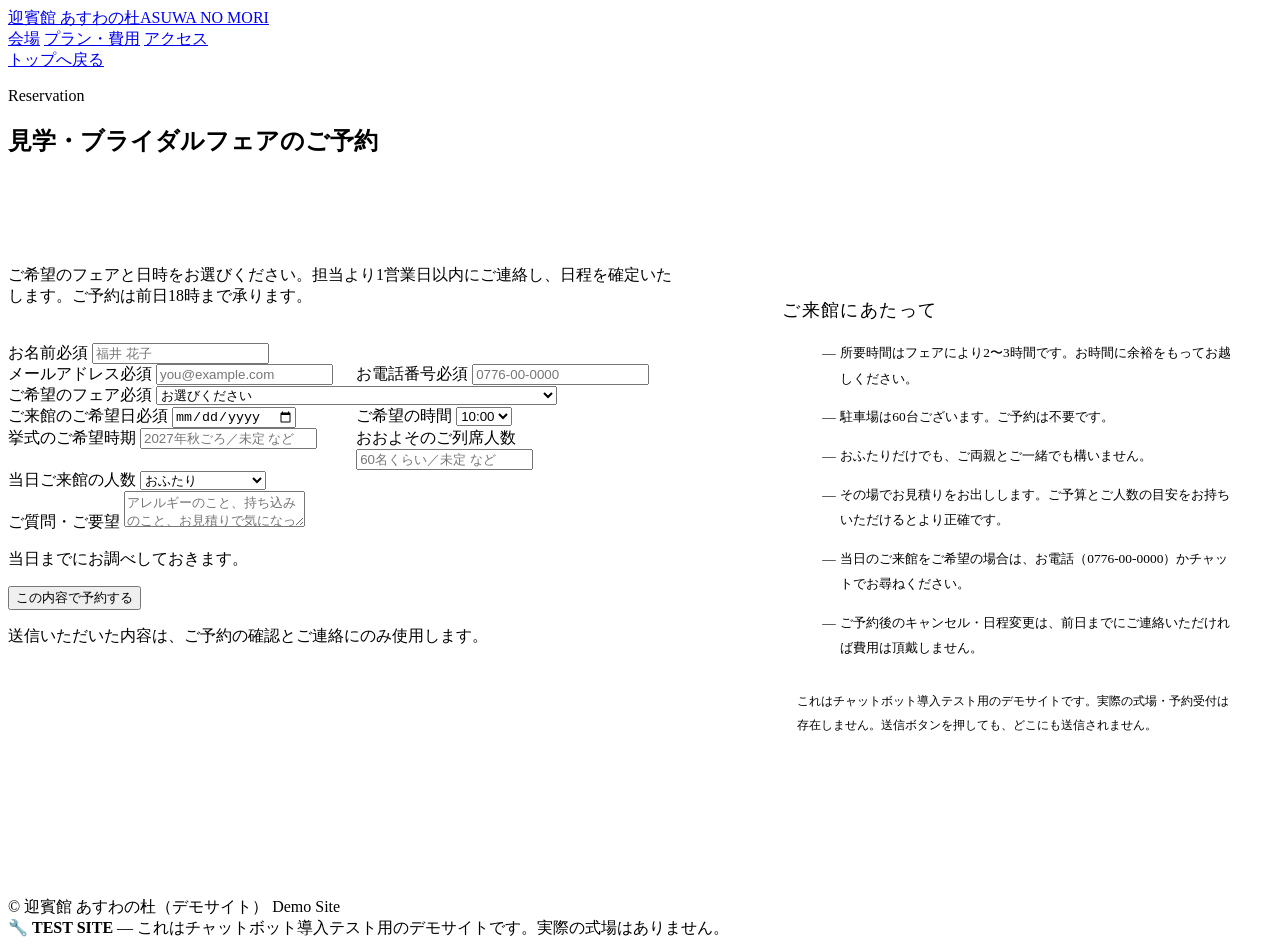
==== fair.html @ f66744ff "add fair.html" ====
<!DOCTYPE html>
<html lang="ja">
<head>
<meta charset="UTF-8">
<meta name="viewport" content="width=device-width, initial-scale=1.0">
<title>見学・ブライダルフェアのご予約 | 迎賓館 あすわの杜</title>
<meta name="robots" content="noindex">
<link rel="stylesheet" href="style.css">
<style>
  .resv{padding:clamp(40px,6vw,72px) 0 clamp(70px,9vw,120px)}
  .resv__grid{display:grid;grid-template-columns:1.3fr 1fr;gap:clamp(32px,5vw,72px);align-items:start}
  .field--row{display:grid;grid-template-columns:1fr 1fr;gap:18px}
  .aside{background:#fff;border:1px solid var(--line);padding:32px 32px}
  .aside h3{font-family:var(--serif);font-weight:500;font-size:1.1rem;letter-spacing:.08em;margin-bottom:18px}
  .aside ul{list-style:none;display:grid;gap:13px;font-size:.84rem;color:var(--ink-soft)}
  .aside li{padding-left:18px;position:relative;line-height:1.9}
  .aside li::before{content:"—";position:absolute;left:0;color:var(--brass)}
  .demo-notice{margin-top:28px;font-size:.78rem;color:var(--ink-faint);border-left:2px solid var(--brass);padding-left:15px;line-height:1.95}
  @media (max-width:900px){.resv__grid{grid-template-columns:1fr}.field--row{grid-template-columns:1fr}}
</style>
</head>
<body>

<header class="nav is-scrolled" id="nav">
  <div class="wrap nav__inner">
    <a class="brand" href="index.html">迎賓館 あすわの杜<span>ASUWA NO MORI</span></a>
    <nav class="nav__links">
      <a href="index.html#hall">会場</a>
      <a href="index.html#plan">プラン・費用</a>
      <a href="index.html#access">アクセス</a>
    </nav>
    <a class="btn btn--ghost nav__cta" href="index.html">トップへ戻る</a>
  </div>
</header>

<section class="page-head">
  <div class="wrap">
    <p class="eyebrow">Reservation</p>
    <h1>見学・ブライダルフェアのご予約</h1>
  </div>
</section>

<section class="resv">
  <div class="wrap resv__grid">
    <div>
      <p class="lead">ご希望のフェアと日時をお選びください。担当より1営業日以内にご連絡し、日程を確定いたします。ご予約は前日18時まで承ります。</p>
      <form class="form" id="fairForm" style="margin-top:36px">
        <div class="field">
          <label for="name">お名前<span class="req">必須</span></label>
          <input type="text" id="name" name="name" required placeholder="福井 花子">
        </div>
        <div class="field field--row">
          <div>
            <label for="email">メールアドレス<span class="req">必須</span></label>
            <input type="email" id="email" name="email" required placeholder="you@example.com">
          </div>
          <div>
            <label for="tel">お電話番号<span class="req">必須</span></label>
            <input type="tel" id="tel" name="tel" required placeholder="0776-00-0000">
          </div>
        </div>
        <div class="field">
          <label for="fair">ご希望のフェア<span class="req">必須</span></label>
          <select id="fair" name="fair" required>
            <option value="">お選びください</option>
            <option>コース試食付き見学会（毎週土曜・約3時間・試食8,000円／組）</option>
            <option>ガーデン挙式体験（毎週日曜・約2時間・無料）</option>
            <option>お見積り相談会（水曜ほか平日・約2時間・無料）</option>
            <option>上記以外の日時で相談したい</option>
          </select>
        </div>
        <div class="field field--row">
          <div>
            <label for="date">ご来館のご希望日<span class="req">必須</span></label>
            <input type="date" id="date" name="date" required>
          </div>
          <div>
            <label for="time">ご希望の時間</label>
            <select id="time" name="time">
              <option>10:00</option>
              <option>11:00</option>
              <option>13:00</option>
              <option>14:00</option>
              <option>15:00</option>
              <option>16:00</option>
            </select>
          </div>
        </div>
        <div class="field field--row">
          <div>
            <label for="wdate">挙式のご希望時期</label>
            <input type="text" id="wdate" name="wdate" placeholder="2027年秋ごろ／未定 など">
          </div>
          <div>
            <label for="guests">おおよそのご列席人数</label>
            <input type="text" id="guests" name="guests" placeholder="60名くらい／未定 など">
          </div>
        </div>
        <div class="field">
          <label for="visitors">当日ご来館の人数</label>
          <select id="visitors" name="visitors">
            <option>おふたり</option>
            <option>おふたり＋ご家族</option>
            <option>おひとり</option>
          </select>
        </div>
        <div class="field">
          <label for="message">ご質問・ご要望</label>
          <textarea id="message" name="message" placeholder="アレルギーのこと、持ち込みのこと、お見積りで気になっていることなど、なんでもお書きください。"></textarea>
          <p class="field__hint">当日までにお調べしておきます。</p>
        </div>
        <div class="form__actions">
          <button type="submit" class="btn btn--primary">この内容で予約する</button>
          <p class="form__note">送信いただいた内容は、ご予約の確認とご連絡にのみ使用します。</p>
        </div>
      </form>
    </div>

    <aside class="aside">
      <h3>ご来館にあたって</h3>
      <ul>
        <li>所要時間はフェアにより2〜3時間です。お時間に余裕をもってお越しください。</li>
        <li>駐車場は60台ございます。ご予約は不要です。</li>
        <li>おふたりだけでも、ご両親とご一緒でも構いません。</li>
        <li>その場でお見積りをお出しします。ご予算とご人数の目安をお持ちいただけるとより正確です。</li>
        <li>当日のご来館をご希望の場合は、お電話（0776-00-0000）かチャットでお尋ねください。</li>
        <li>ご予約後のキャンセル・日程変更は、前日までにご連絡いただければ費用は頂戴しません。</li>
      </ul>
      <p class="demo-notice">これはチャットボット導入テスト用のデモサイトです。実際の式場・予約受付は存在しません。送信ボタンを押しても、どこにも送信されません。</p>
    </aside>
  </div>
</section>

<footer class="foot">
  <div class="wrap">
    <div class="foot__bottom" style="margin-top:0;border-top:0;padding-top:0">
      <span>&copy; 迎賓館 あすわの杜（デモサイト）</span>
      <span class="demo-pill">Demo Site</span>
    </div>
  </div>
</footer>

<div class="test-banner">🔧 <b>TEST SITE</b> — これはチャットボット導入テスト用のデモサイトです。実際の式場はありません。</div>

<script>
  document.getElementById('fairForm').addEventListener('submit', function(e){
    e.preventDefault();
    alert('デモサイトのため、実際には送信されません。\n\n実際のサイトでは、この内容が式場へ届きます。');
  });
</script>

<!-- LIENS BOT チャットウィジェット -->
<!-- ⚠️ data-bot-id は index.html と同じIDに差し替えること -->
<script>
  (function() {
    var botId = 'REPLACE_WITH_BOT_ID';
    if (botId.indexOf('REPLACE_') === 0) { return; }
    var script = document.createElement('script');
    script.src = 'https://app.liens-web.com/widget.js?v=' + Date.now();
    script.setAttribute('data-bot-id', botId);
    script.setAttribute('data-api-url', 'https://app.liens-web.com');
    script.setAttribute('data-color', '#a5854e');
    script.setAttribute('data-position', 'bottom-right');
    script.defer = true;
    document.head.appendChild(script);
  })();
</script>
</body>
</html>
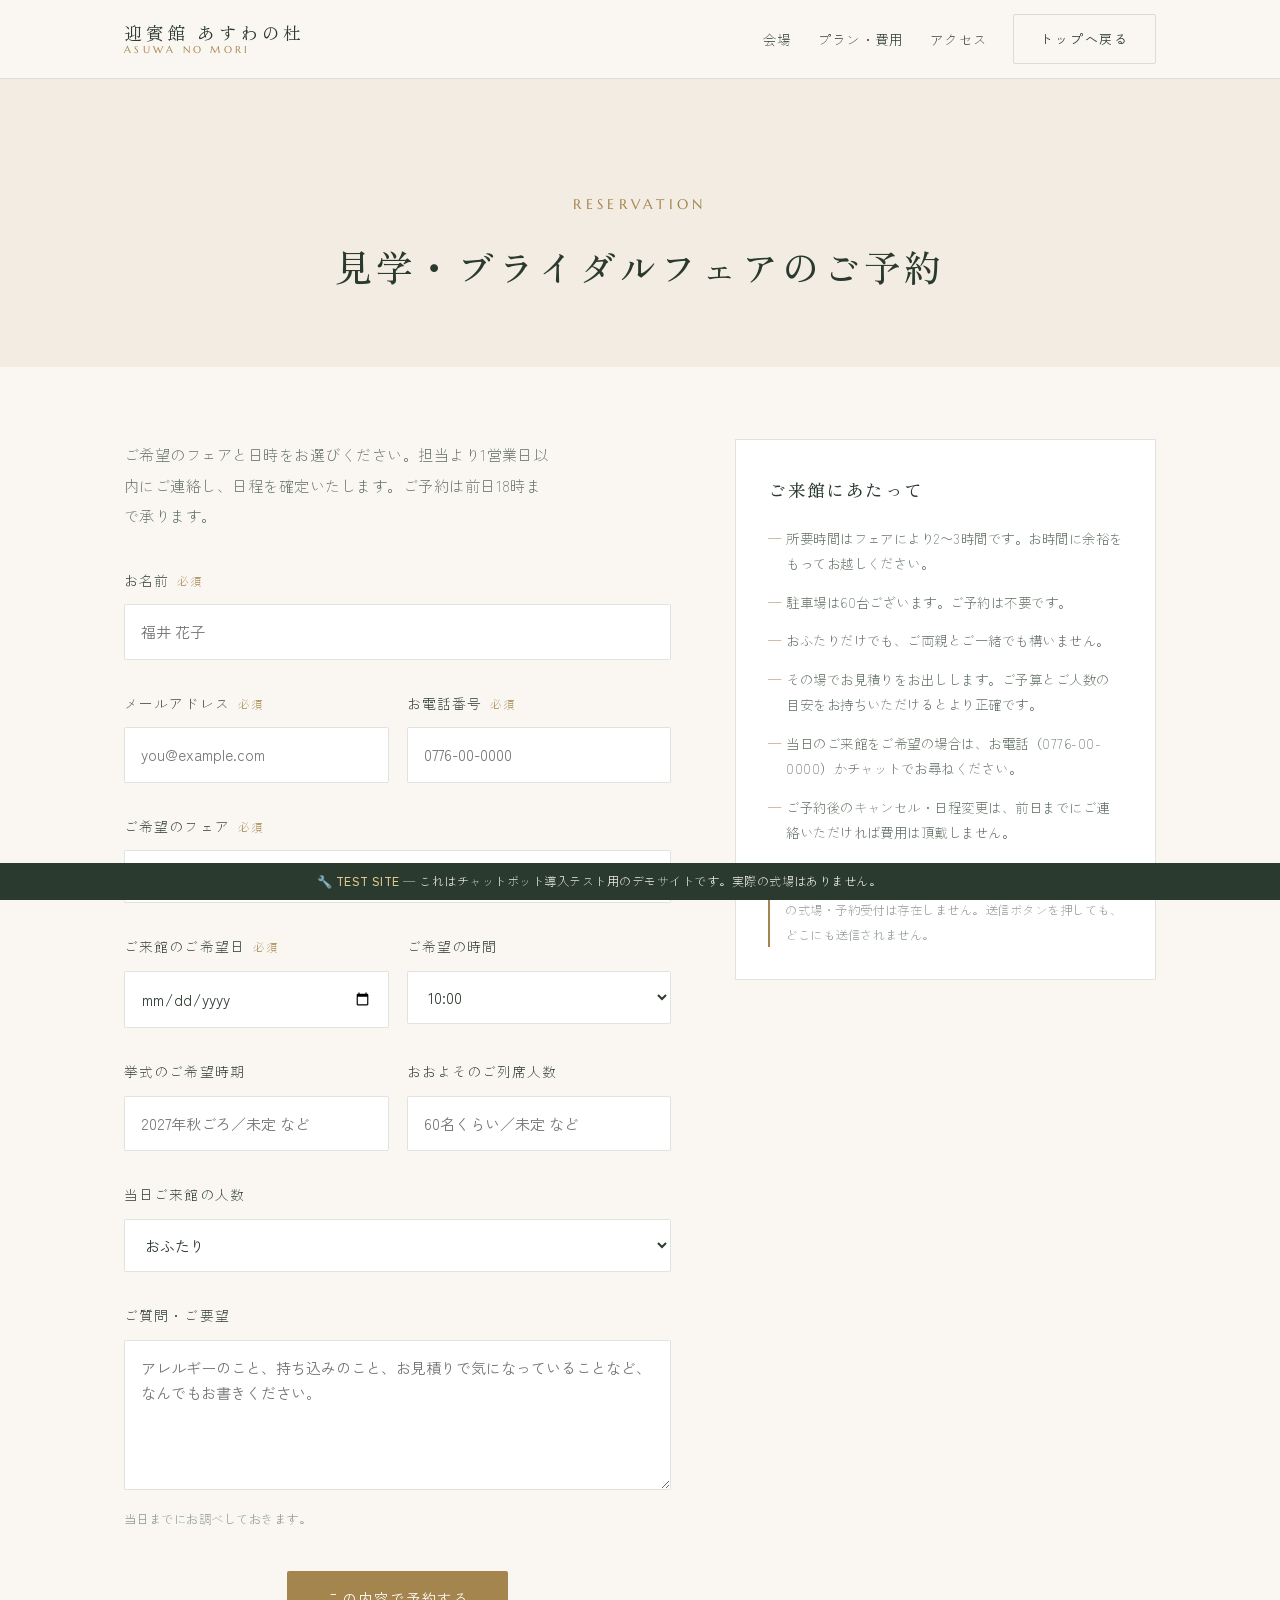
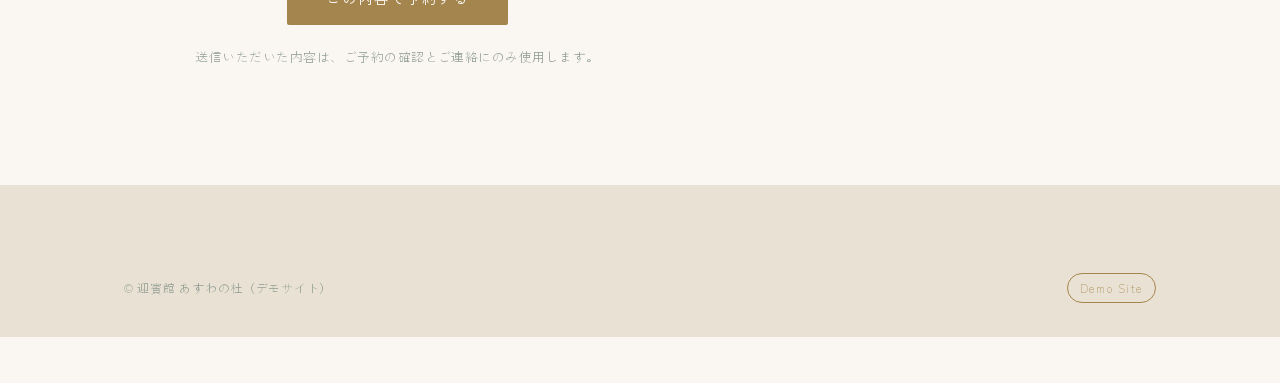
==== commit 4f94a1d7: "update fair.html" ====
--- a/fair.html
+++ b/fair.html
@@ -153,7 +153,7 @@
 <!-- ⚠️ data-bot-id は index.html と同じIDに差し替えること -->
 <script>
   (function() {
-    var botId = 'REPLACE_WITH_BOT_ID';
+    var botId = 'cmtcy90m801ob4201mc9rtni0';
     if (botId.indexOf('REPLACE_') === 0) { return; }
     var script = document.createElement('script');
     script.src = 'https://app.liens-web.com/widget.js?v=' + Date.now();
--- a/style.css
+++ b/style.css
@@ -0,0 +1,243 @@
+/* =========================================================
+   迎賓館 あすわの杜  -  shared styles
+   生成り × 深緑 × 真鍮。見出しはセリフ、写真はアーチ抜き。
+   越前炉端なぎ（暗色・明朝）／コモレ福井（白・サンセリフ）と
+   3枠で並ぶので、意図的にどちらとも違う方向にしてある。
+   ========================================================= */
+
+@import url('https://fonts.googleapis.com/css2?family=Marcellus&family=Zen+Old+Mincho:wght@400;500;600&family=Zen+Kaku+Gothic+New:wght@300;400;500&display=swap');
+
+:root{
+  --paper:#faf7f2;         /* 生成り */
+  --paper-soft:#f2ece2;
+  --paper-tint:#e9e1d4;
+  --ink:#2b3a2f;           /* 深緑 */
+  --ink-soft:#5c6b5f;
+  --ink-faint:#8d9a8f;
+  --line:rgba(43,58,47,.14);
+  --brass:#a5854e;         /* 真鍮 */
+  --brass-deep:#836839;
+  --brass-soft:rgba(165,133,78,.12);
+  --radius:2px;
+  --maxw:1160px;
+  --pad:clamp(20px, 5vw, 64px);
+  --serif:"Zen Old Mincho","Noto Serif JP",serif;
+  --gothic:"Zen Kaku Gothic New","Noto Sans JP",sans-serif;
+  --latin:"Marcellus",serif;
+}
+
+*{box-sizing:border-box;margin:0;padding:0}
+html{scroll-behavior:smooth;-webkit-text-size-adjust:100%}
+body{
+  font-family:var(--gothic);
+  color:var(--ink);
+  background:var(--paper);
+  line-height:2;
+  font-weight:300;
+  -webkit-font-smoothing:antialiased;
+  letter-spacing:.03em;
+}
+img{max-width:100%;display:block}
+a{color:inherit;text-decoration:none}
+
+/* ---------- layout helpers ---------- */
+.wrap{max-width:var(--maxw);margin:0 auto;padding-left:var(--pad);padding-right:var(--pad)}
+.section{padding:clamp(76px,10vw,148px) 0}
+.section--soft{background:var(--paper-soft)}
+.eyebrow{
+  font-family:var(--latin);
+  font-size:.9rem;letter-spacing:.3em;text-transform:uppercase;
+  color:var(--brass);margin-bottom:16px;
+}
+.h-sec{
+  font-family:var(--serif);font-weight:500;
+  font-size:clamp(1.55rem,3.3vw,2.3rem);line-height:1.7;
+  letter-spacing:.08em;margin-bottom:24px;
+}
+.lead{color:var(--ink-soft);font-size:.95rem;max-width:54ch}
+.note{color:var(--ink-faint);font-size:.82rem;line-height:1.9;margin-top:26px}
+.rule{width:56px;height:1px;background:var(--brass);margin:0 0 26px}
+.center{text-align:center}
+.center .rule{margin-left:auto;margin-right:auto}
+.center .lead{margin-left:auto;margin-right:auto}
+
+/* ---------- buttons ---------- */
+.btn{
+  display:inline-block;font-family:var(--gothic);font-weight:400;
+  font-size:.88rem;letter-spacing:.14em;padding:16px 38px;
+  border:1px solid transparent;border-radius:var(--radius);
+  transition:background .25s,color .25s,border-color .25s;
+}
+.btn--primary{background:var(--brass);color:#fff}
+.btn--primary:hover{background:var(--brass-deep)}
+.btn--ghost{border-color:var(--line);color:var(--ink)}
+.btn--ghost:hover{border-color:var(--brass);color:var(--brass)}
+.btn--light{background:#fff;color:var(--ink)}
+.btn--light:hover{background:var(--paper-tint)}
+
+/* ---------- nav ---------- */
+.nav{
+  position:fixed;inset:0 0 auto 0;z-index:900;
+  background:transparent;transition:background .3s,border-color .3s;
+  border-bottom:1px solid transparent;
+}
+.nav.is-scrolled{background:rgba(250,247,242,.94);backdrop-filter:blur(10px);border-bottom-color:var(--line)}
+.nav__inner{display:flex;align-items:center;gap:26px;height:78px}
+.brand{font-family:var(--serif);font-size:1.1rem;letter-spacing:.2em;white-space:nowrap;line-height:1.35;color:#fff}
+.brand span{display:block;font-family:var(--latin);font-size:.6rem;letter-spacing:.34em;color:#e2c88d}
+.nav__links{display:flex;gap:26px;margin-left:auto;font-size:.84rem;letter-spacing:.1em;color:#fff}
+.nav__links a:hover{color:#e2c88d}
+.nav__cta{padding:11px 26px;font-size:.8rem}
+.nav.is-scrolled .brand{color:var(--ink)}
+.nav.is-scrolled .brand span{color:var(--brass)}
+.nav.is-scrolled .nav__links{color:var(--ink)}
+.nav.is-scrolled .nav__links a:hover{color:var(--brass)}
+
+/* ---------- hero ---------- */
+.hero{position:relative;min-height:94svh;display:flex;align-items:flex-end;padding-bottom:clamp(56px,9vw,110px);overflow:hidden}
+.hero__bg{position:absolute;inset:0;z-index:0}
+.hero__bg img{width:100%;height:100%;object-fit:cover}
+.hero__bg::after{content:"";position:absolute;inset:0;background:linear-gradient(180deg,rgba(30,40,32,.42) 0%,rgba(30,40,32,.12) 40%,rgba(30,40,32,.58) 100%)}
+.hero__copy{position:relative;z-index:1;color:#fff}
+.hero__copy .eyebrow{color:#e8dcc4}
+.hero__jp{
+  font-family:var(--serif);font-weight:500;
+  font-size:clamp(2rem,5.6vw,3.5rem);line-height:1.55;letter-spacing:.09em;
+  text-shadow:0 2px 24px rgba(20,28,22,.45);
+}
+.hero__sub{margin-top:22px;max-width:44ch;font-size:.95rem;color:#f0ece3;text-shadow:0 1px 14px rgba(20,28,22,.5)}
+.hero__actions{display:flex;gap:14px;flex-wrap:wrap;margin-top:34px}
+.hero__actions .btn--ghost{border-color:rgba(255,255,255,.6);color:#fff}
+.hero__actions .btn--ghost:hover{background:rgba(255,255,255,.14);border-color:#fff;color:#fff}
+
+/* ---------- split ---------- */
+.split{display:grid;grid-template-columns:1fr 1fr;gap:clamp(32px,5vw,76px);align-items:center}
+.split--rev .split__media{order:-1}
+.split__media img,.split__media .map{width:100%;height:clamp(300px,42vw,520px);object-fit:cover;border:0}
+/* アーチ抜き。ここが他デモとの一番の差 */
+.split__media img{border-radius:999px 999px 6px 6px}
+.split--rev .split__media img{border-radius:6px 6px 999px 999px}
+
+/* ---------- 挙式スタイル ---------- */
+.styles{display:grid;grid-template-columns:repeat(3,1fr);gap:clamp(20px,3vw,40px);margin-top:52px}
+.style{text-align:center;padding:44px 26px;background:#fff;border:1px solid var(--line)}
+.style__no{font-family:var(--latin);font-size:.8rem;letter-spacing:.3em;color:var(--brass)}
+.style h3{font-family:var(--serif);font-weight:500;font-size:1.15rem;letter-spacing:.1em;margin:14px 0 12px}
+.style p{font-size:.86rem;color:var(--ink-soft);line-height:1.95}
+
+/* ---------- 会場 ---------- */
+.halls{display:grid;grid-template-columns:1fr 1fr;gap:clamp(24px,4vw,54px);margin-top:52px}
+.hall__media img{width:100%;height:clamp(240px,30vw,340px);object-fit:cover;border-radius:6px}
+.hall h3{font-family:var(--serif);font-weight:500;font-size:1.25rem;letter-spacing:.09em;margin:24px 0 10px}
+.hall__meta{font-family:var(--latin);font-size:.82rem;letter-spacing:.16em;color:var(--brass);margin-bottom:12px}
+.hall p{font-size:.9rem;color:var(--ink-soft)}
+
+/* ---------- プラン ---------- */
+.plans{display:grid;grid-template-columns:repeat(3,1fr);gap:clamp(20px,3vw,34px);margin-top:52px}
+.plan{background:#fff;border:1px solid var(--line);padding:40px 30px;display:flex;flex-direction:column}
+.plan--mark{border-color:var(--brass);position:relative}
+.plan--mark::before{
+  content:"人気";position:absolute;top:-13px;left:50%;transform:translateX(-50%);
+  background:var(--brass);color:#fff;font-size:.7rem;letter-spacing:.2em;padding:5px 16px;
+}
+.plan h3{font-family:var(--serif);font-weight:500;font-size:1.2rem;letter-spacing:.09em;margin-bottom:8px}
+.plan__for{font-size:.8rem;color:var(--brass);letter-spacing:.08em;margin-bottom:20px}
+.plan__price{font-family:var(--latin);font-size:2rem;letter-spacing:.02em;line-height:1.3}
+.plan__price small{font-family:var(--gothic);font-size:.72rem;letter-spacing:.06em;color:var(--ink-faint);margin-left:6px}
+.plan__unit{font-size:.78rem;color:var(--ink-faint);margin-bottom:22px}
+.plan ul{list-style:none;font-size:.86rem;color:var(--ink-soft);line-height:1.95;border-top:1px solid var(--line);padding-top:20px}
+.plan ul li{position:relative;padding-left:18px}
+.plan ul li::before{content:"—";position:absolute;left:0;color:var(--brass)}
+
+/* ---------- フェア ---------- */
+.fairs{display:grid;grid-template-columns:repeat(3,1fr);gap:clamp(18px,2.6vw,30px);margin-top:48px}
+.fair{background:var(--paper);border:1px solid var(--line);padding:34px 28px}
+.fair__day{font-family:var(--latin);font-size:1.5rem;letter-spacing:.06em;color:var(--brass)}
+.fair__day small{font-family:var(--gothic);font-size:.74rem;letter-spacing:.1em;color:var(--ink-faint);margin-left:8px}
+.fair h4{font-family:var(--serif);font-weight:500;font-size:1.02rem;letter-spacing:.07em;margin:12px 0 10px}
+.fair p{font-size:.84rem;color:var(--ink-soft)}
+.fair__time{font-size:.78rem;color:var(--ink-faint);margin-top:14px;border-top:1px solid var(--line);padding-top:12px}
+
+/* ---------- 情報表 ---------- */
+.info{display:grid;grid-template-columns:auto 1fr;gap:14px 28px;font-size:.88rem;margin-top:8px}
+.info dt{color:var(--brass);letter-spacing:.1em;white-space:nowrap;font-size:.82rem}
+.info dd{color:var(--ink-soft)}
+
+/* ---------- 数字 ---------- */
+.figures{display:grid;grid-template-columns:repeat(4,1fr);gap:20px;margin-top:44px;border-top:1px solid var(--line);padding-top:36px}
+.figure dt{font-family:var(--latin);font-size:.76rem;letter-spacing:.22em;color:var(--brass);margin-bottom:6px}
+.figure dd{font-family:var(--serif);font-size:1.35rem;letter-spacing:.06em}
+
+/* ---------- CTA ---------- */
+.cta-band{
+  background:var(--ink);color:var(--paper);
+  padding:clamp(48px,7vw,84px) clamp(28px,5vw,72px);text-align:center;
+}
+.cta-band h2{font-family:var(--serif);font-weight:500;font-size:clamp(1.4rem,3vw,2rem);letter-spacing:.08em;line-height:1.7;margin-bottom:18px}
+.cta-band p{color:#cfd6cf;font-size:.92rem;margin-bottom:32px}
+
+/* ---------- footer ---------- */
+.foot{background:var(--paper-tint);padding:clamp(56px,7vw,88px) 0 34px;font-size:.86rem}
+.foot__grid{display:grid;grid-template-columns:1.4fr 1fr 1fr;gap:clamp(28px,4vw,56px)}
+.foot .brand{color:var(--ink)}
+.foot .brand span{color:var(--brass)}
+.foot__tag{color:var(--ink-soft);margin-top:18px;max-width:34ch;font-size:.84rem}
+.foot h5{font-family:var(--latin);font-size:.78rem;letter-spacing:.24em;color:var(--brass);margin-bottom:16px}
+.foot dl{display:grid;grid-template-columns:auto 1fr;gap:8px 18px;color:var(--ink-soft);font-size:.82rem}
+.foot dt{color:var(--ink-faint)}
+.foot__links{display:flex;flex-direction:column;gap:9px;color:var(--ink-soft);font-size:.82rem}
+.foot__links a:hover{color:var(--brass)}
+.foot__bottom{
+  display:flex;justify-content:space-between;align-items:center;gap:16px;flex-wrap:wrap;
+  margin-top:48px;padding-top:22px;border-top:1px solid var(--line);
+  color:var(--ink-faint);font-size:.76rem;letter-spacing:.06em;
+}
+.demo-pill{border:1px solid var(--brass);color:var(--brass);padding:3px 12px;border-radius:999px;font-size:.7rem;letter-spacing:.14em}
+
+/* ---------- テストサイトの断り ---------- */
+.test-banner{
+  position:fixed;left:0;right:0;bottom:0;z-index:950;
+  background:var(--ink);color:#f3efe6;
+  font-size:.76rem;letter-spacing:.04em;text-align:center;
+  padding:9px 96px 9px 14px;line-height:1.6;
+}
+.test-banner b{color:#e2c88d;font-weight:500}
+body{padding-bottom:46px}
+
+/* ---------- reveal ---------- */
+.reveal{opacity:0;transform:translateY(20px);transition:opacity .7s ease,transform .7s ease}
+.reveal.in{opacity:1;transform:none}
+
+/* ---------- フォーム（fair.html） ---------- */
+.page-head{padding:clamp(120px,15vw,190px) 0 clamp(40px,6vw,70px);background:var(--paper-soft);text-align:center}
+.page-head h1{font-family:var(--serif);font-weight:500;font-size:clamp(1.6rem,3.6vw,2.3rem);letter-spacing:.1em;line-height:1.7}
+.form{max-width:720px;margin:0 auto}
+.field{margin-bottom:30px}
+.field label{display:block;font-size:.86rem;letter-spacing:.08em;margin-bottom:10px}
+.req{color:var(--brass);font-size:.72rem;letter-spacing:.1em;margin-left:8px}
+.field input,.field select,.field textarea{
+  width:100%;font-family:inherit;font-size:.94rem;color:var(--ink);
+  background:#fff;border:1px solid var(--line);border-radius:var(--radius);
+  padding:14px 16px;line-height:1.7;
+}
+.field input:focus,.field select:focus,.field textarea:focus{outline:none;border-color:var(--brass)}
+.field textarea{min-height:150px;resize:vertical}
+.field__hint{font-size:.78rem;color:var(--ink-faint);margin-top:8px}
+.form__actions{text-align:center;margin-top:40px}
+.form__note{font-size:.8rem;color:var(--ink-faint);margin-top:20px;line-height:1.9}
+
+/* ---------- responsive ---------- */
+@media (max-width:900px){
+  .split,.halls{grid-template-columns:1fr}
+  .split--rev .split__media{order:0}
+  .split__media img{border-radius:999px 999px 6px 6px}
+  .styles,.plans,.fairs{grid-template-columns:1fr}
+  .foot__grid{grid-template-columns:1fr}
+  .figures{grid-template-columns:repeat(2,1fr);gap:26px}
+  .nav__links{display:none}
+  .nav__cta{margin-left:auto}
+}
+@media (max-width:480px){
+  .hero{min-height:88svh}
+  .test-banner{padding:8px 84px 8px 12px;font-size:.71rem}
+}
